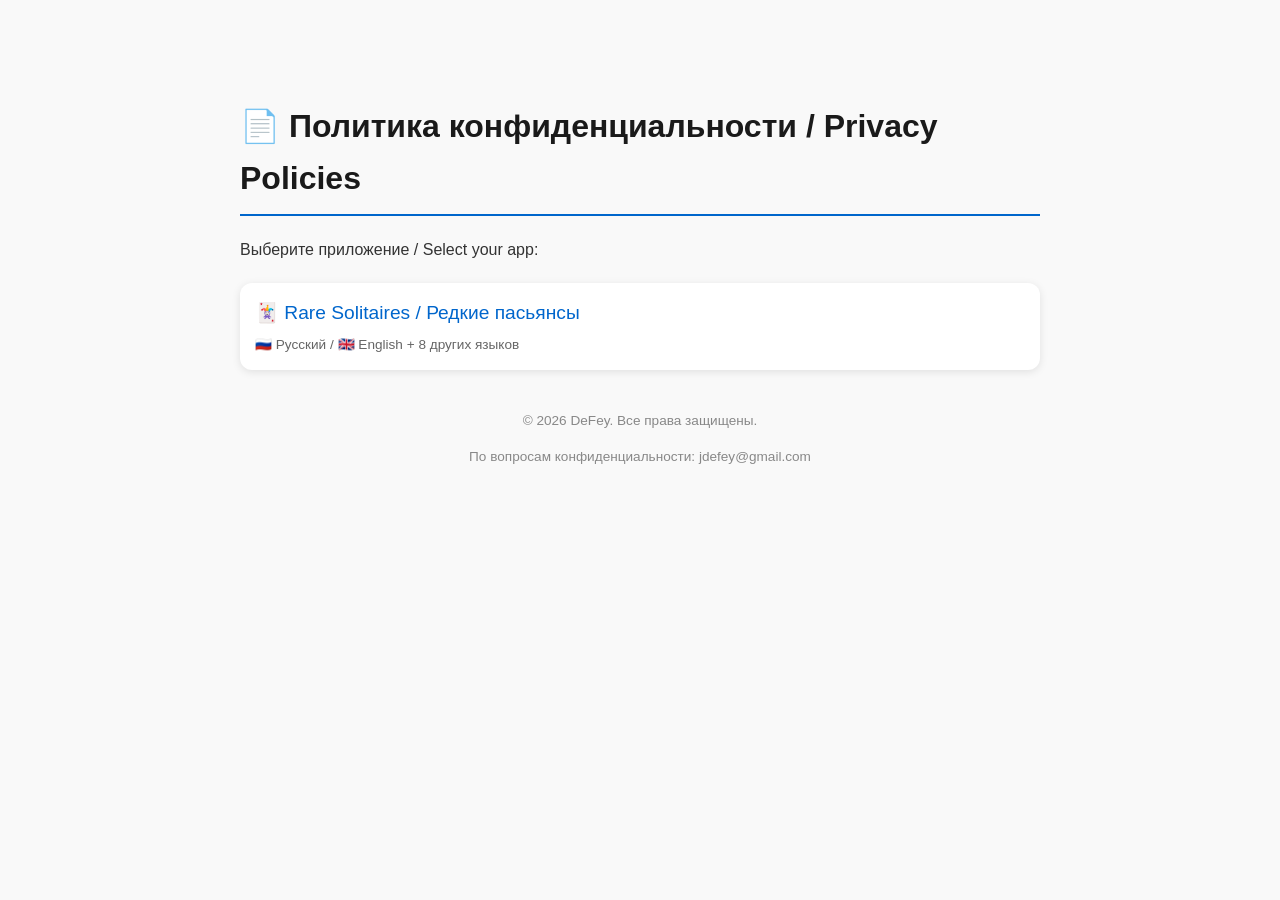
==== index.html @ 491850d2 "Add files via upload" ====
<!DOCTYPE html>
<html lang="ru">
<head>
    <meta charset="UTF-8">
    <meta name="viewport" content="width=device-width, initial-scale=1.0">
    <title>Privacy Policies — DeFey Apps</title>
    <style>
        body {
            font-family: -apple-system, BlinkMacSystemFont, 'Segoe UI', Roboto, sans-serif;
            max-width: 800px;
            margin: 60px auto;
            padding: 20px;
            line-height: 1.6;
            color: #333;
            background: #f9f9f9;
        }
        h1 {
            color: #1a1a1a;
            border-bottom: 2px solid #0066cc;
            padding-bottom: 10px;
        }
        ul {
            list-style: none;
            padding: 0;
        }
        li {
            margin: 20px 0;
            padding: 15px;
            background: white;
            border-radius: 12px;
            box-shadow: 0 2px 8px rgba(0,0,0,0.1);
            transition: transform 0.2s;
        }
        li:hover {
            transform: translateX(5px);
        }
        a {
            text-decoration: none;
            font-size: 1.2em;
            font-weight: 500;
            color: #0066cc;
        }
        a:hover {
            text-decoration: underline;
        }
        .lang {
            font-size: 0.85em;
            color: #666;
            margin-top: 5px;
        }
        .footer {
            margin-top: 40px;
            text-align: center;
            color: #888;
            font-size: 0.85em;
        }
        @media (prefers-color-scheme: dark) {
            body { background: #1a1a1a; color: #ddd; }
            h1 { color: #fff; }
            li { background: #2d2d2d; }
            a { color: #66ccff; }
        }
    </style>
</head>
<body>
    <h1>📄 Политика конфиденциальности / Privacy Policies</h1>
    <p>Выберите приложение / Select your app:</p>
    
    <ul>
        <li>
            <a href="rare_solitaire_privacy_policy.html">🃏 Rare Solitaires / Редкие пасьянсы</a>
            <div class="lang">🇷🇺 Русский / 🇬🇧 English + 8 других языков</div>
        </li>
        <!-- Добавляйте новые игры сюда по мере появления -->
        <!--
        <li>
            <a href="new-game.html">🎮 New Game / Новая игра</a>
            <div class="lang">🇷🇺 Русский / 🇬🇧 English</div>
        </li>
        -->
    </ul>
    
    <div class="footer">
        <p>© 2026 DeFey. Все права защищены.</p>
        <p>По вопросам конфиденциальности: jdefey@gmail.com</p>
    </div>
</body>
</html>
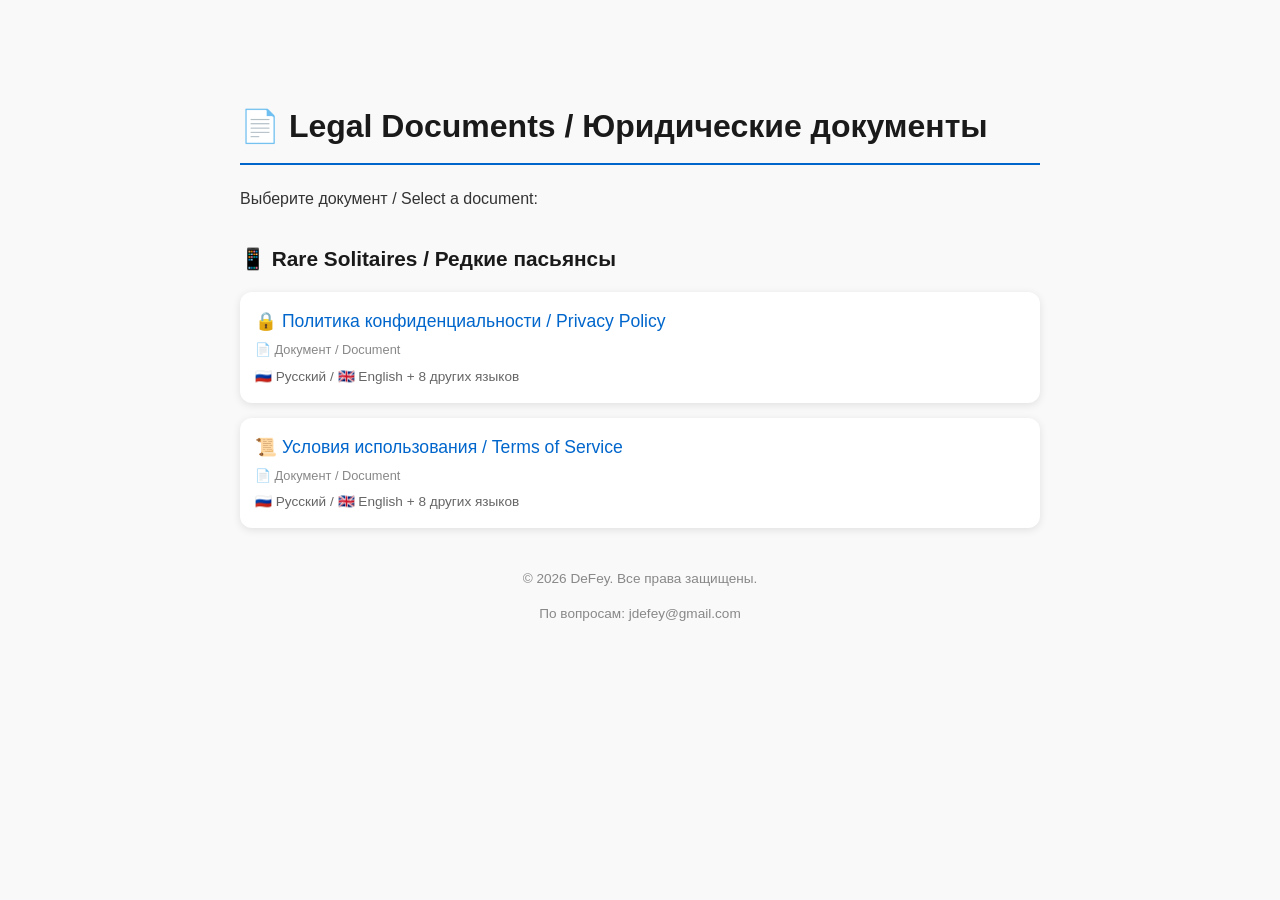
==== commit b362efb6: "Update index.html" ====
--- a/index.html
+++ b/index.html
@@ -3,7 +3,7 @@
 <head>
     <meta charset="UTF-8">
     <meta name="viewport" content="width=device-width, initial-scale=1.0">
-    <title>Privacy Policies — DeFey Apps</title>
+    <title>Legal — DeFey Apps</title>
     <style>
         body {
             font-family: -apple-system, BlinkMacSystemFont, 'Segoe UI', Roboto, sans-serif;
@@ -19,12 +19,17 @@
             border-bottom: 2px solid #0066cc;
             padding-bottom: 10px;
         }
+        h2 {
+            color: #1a1a1a;
+            margin-top: 30px;
+            font-size: 1.3em;
+        }
         ul {
             list-style: none;
             padding: 0;
         }
         li {
-            margin: 20px 0;
+            margin: 15px 0;
             padding: 15px;
             background: white;
             border-radius: 12px;
@@ -36,12 +41,17 @@
         }
         a {
             text-decoration: none;
-            font-size: 1.2em;
+            font-size: 1.1em;
             font-weight: 500;
             color: #0066cc;
         }
         a:hover {
             text-decoration: underline;
+        }
+        .doc-type {
+            font-size: 0.8em;
+            color: #888;
+            margin-top: 5px;
         }
         .lang {
             font-size: 0.85em;
@@ -56,33 +66,49 @@
         }
         @media (prefers-color-scheme: dark) {
             body { background: #1a1a1a; color: #ddd; }
-            h1 { color: #fff; }
+            h1, h2 { color: #fff; }
             li { background: #2d2d2d; }
             a { color: #66ccff; }
+            .doc-type { color: #aaa; }
         }
     </style>
 </head>
 <body>
-    <h1>📄 Политика конфиденциальности / Privacy Policies</h1>
-    <p>Выберите приложение / Select your app:</p>
+    <h1>📄 Legal Documents / Юридические документы</h1>
+    <p>Выберите документ / Select a document:</p>
     
+    <h2>📱 Rare Solitaires / Редкие пасьянсы</h2>
     <ul>
         <li>
-            <a href="rare_solitaire_privacy_policy.html">🃏 Rare Solitaires / Редкие пасьянсы</a>
+            <a href="rare_solitaire_privacy_policy.html">🔒 Политика конфиденциальности / Privacy Policy</a>
+            <div class="doc-type">📄 Документ / Document</div>
             <div class="lang">🇷🇺 Русский / 🇬🇧 English + 8 других языков</div>
         </li>
-        <!-- Добавляйте новые игры сюда по мере появления -->
-        <!--
         <li>
-            <a href="new-game.html">🎮 New Game / Новая игра</a>
+            <a href="rare_solitaires_terms_of_service.html">📜 Условия использования / Terms of Service</a>
+            <div class="doc-type">📄 Документ / Document</div>
+            <div class="lang">🇷🇺 Русский / 🇬🇧 English + 8 других языков</div>
+        </li>
+    </ul>
+    
+    <!-- Добавляйте новые игры сюда по мере появления -->
+    <!--
+    <h2>🎮 New Game / Новая игра</h2>
+    <ul>
+        <li>
+            <a href="new_game_privacy_policy.html">🔒 Политика конденфициальности / Privacy Policy</a>
             <div class="lang">🇷🇺 Русский / 🇬🇧 English</div>
         </li>
-        -->
+        <li>
+            <a href="new_game_terms_of_service.html">📜 Условия использования / Terms of Service</a>
+            <div class="lang">🇷🇺 Русский / 🇬🇧 English</div>
+        </li>
     </ul>
+    -->
     
     <div class="footer">
         <p>© 2026 DeFey. Все права защищены.</p>
-        <p>По вопросам конфиденциальности: jdefey@gmail.com</p>
+        <p>По вопросам: jdefey@gmail.com</p>
     </div>
 </body>
-</html>+</html>
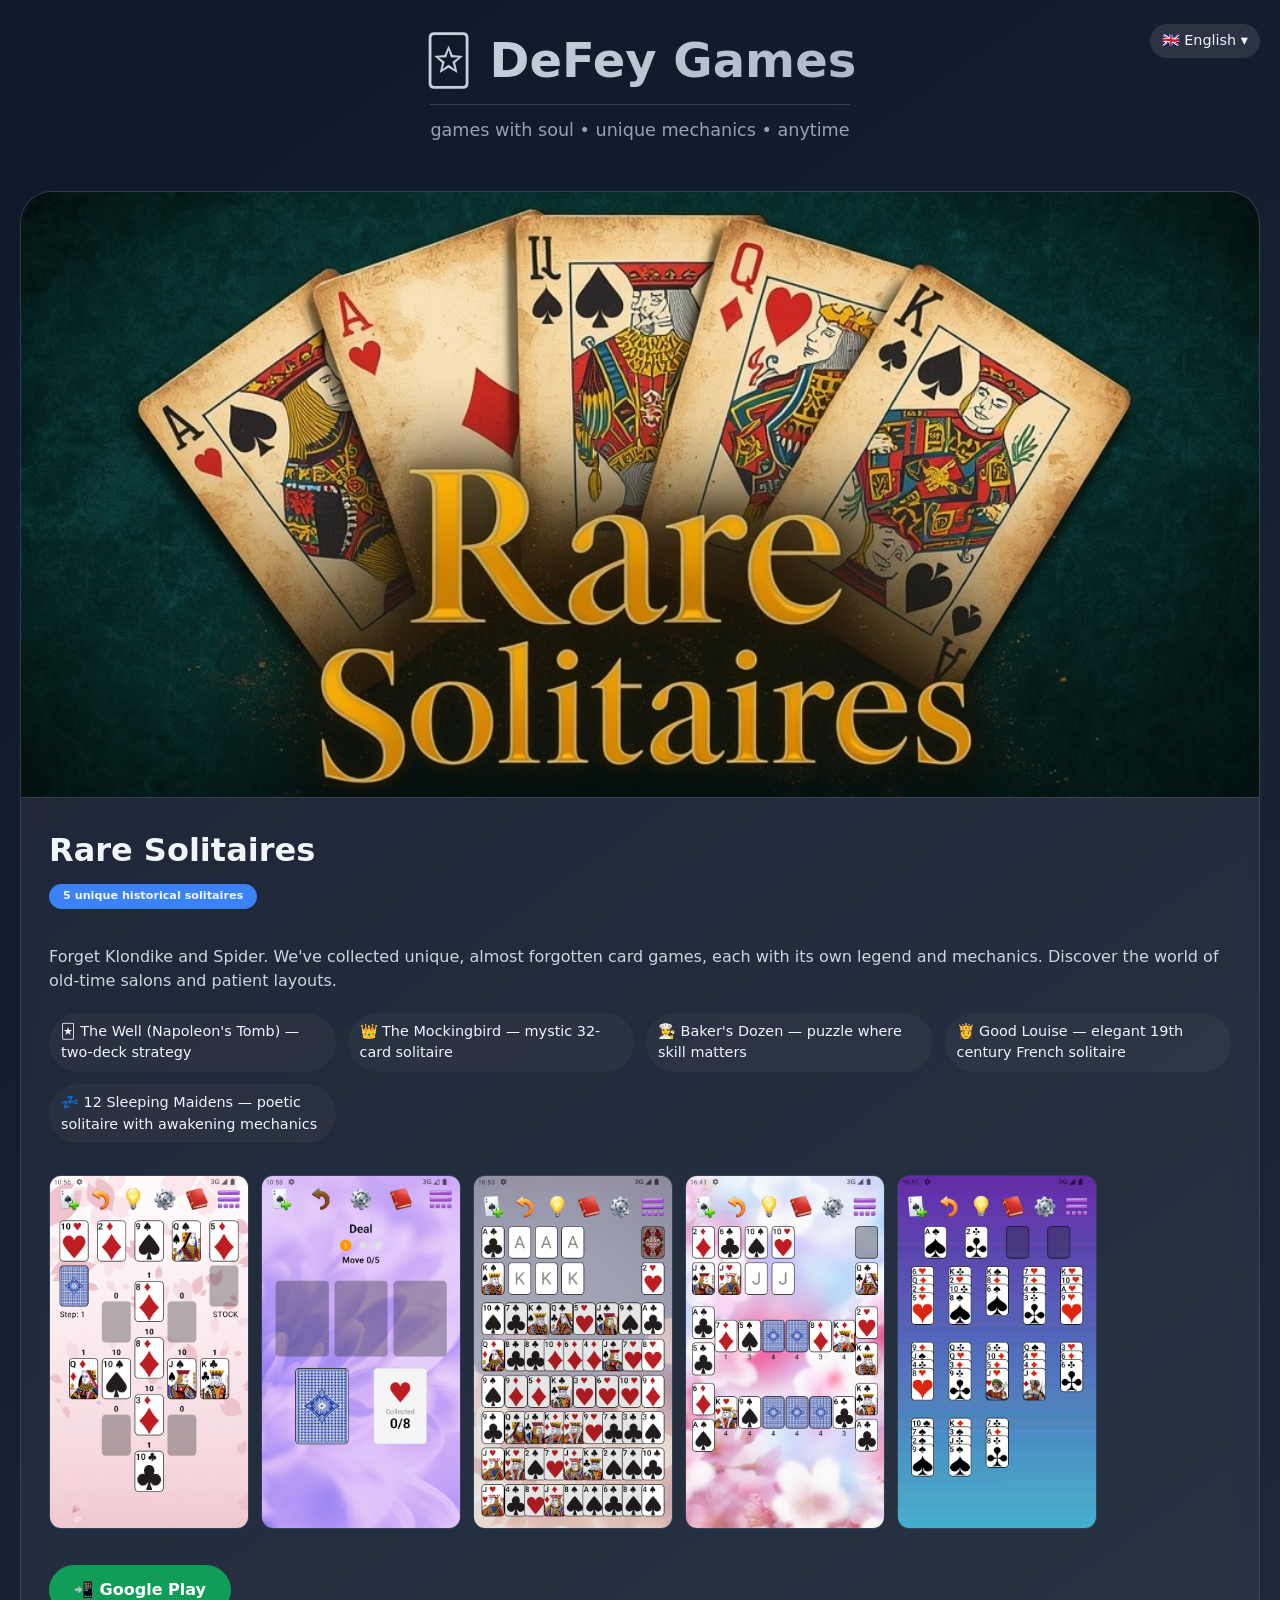
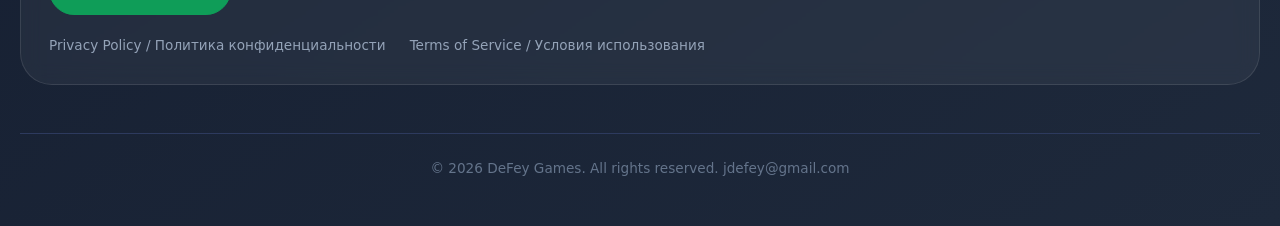
==== commit cdeda7ec: "Update index.html" ====
--- a/index.html
+++ b/index.html
@@ -1,114 +1,41 @@
 <!DOCTYPE html>
-<html lang="ru">
+<html lang="en">
 <head>
     <meta charset="UTF-8">
-    <meta name="viewport" content="width=device-width, initial-scale=1.0">
-    <title>Legal — DeFey Apps</title>
-    <style>
-        body {
-            font-family: -apple-system, BlinkMacSystemFont, 'Segoe UI', Roboto, sans-serif;
-            max-width: 800px;
-            margin: 60px auto;
-            padding: 20px;
-            line-height: 1.6;
-            color: #333;
-            background: #f9f9f9;
-        }
-        h1 {
-            color: #1a1a1a;
-            border-bottom: 2px solid #0066cc;
-            padding-bottom: 10px;
-        }
-        h2 {
-            color: #1a1a1a;
-            margin-top: 30px;
-            font-size: 1.3em;
-        }
-        ul {
-            list-style: none;
-            padding: 0;
-        }
-        li {
-            margin: 15px 0;
-            padding: 15px;
-            background: white;
-            border-radius: 12px;
-            box-shadow: 0 2px 8px rgba(0,0,0,0.1);
-            transition: transform 0.2s;
-        }
-        li:hover {
-            transform: translateX(5px);
-        }
-        a {
-            text-decoration: none;
-            font-size: 1.1em;
-            font-weight: 500;
-            color: #0066cc;
-        }
-        a:hover {
-            text-decoration: underline;
-        }
-        .doc-type {
-            font-size: 0.8em;
-            color: #888;
-            margin-top: 5px;
-        }
-        .lang {
-            font-size: 0.85em;
-            color: #666;
-            margin-top: 5px;
-        }
-        .footer {
-            margin-top: 40px;
-            text-align: center;
-            color: #888;
-            font-size: 0.85em;
-        }
-        @media (prefers-color-scheme: dark) {
-            body { background: #1a1a1a; color: #ddd; }
-            h1, h2 { color: #fff; }
-            li { background: #2d2d2d; }
-            a { color: #66ccff; }
-            .doc-type { color: #aaa; }
-        }
-    </style>
+    <meta name="viewport" content="width=device-width, initial-scale=1.0, viewport-fit=cover">
+    <title>DeFey Games — игры с душой</title>
+    <meta name="description" content="DeFey Games создаёт уникальные игры с душой. Начните с коллекции исторических пасьянсов.">
+    <link rel="stylesheet" href="style.css">
 </head>
 <body>
-    <h1>📄 Legal Documents / Юридические документы</h1>
-    <p>Выберите документ / Select a document:</p>
-    
-    <h2>📱 Rare Solitaires / Редкие пасьянсы</h2>
-    <ul>
-        <li>
-            <a href="rare_solitaire_privacy_policy.html">🔒 Политика конфиденциальности / Privacy Policy</a>
-            <div class="doc-type">📄 Документ / Document</div>
-            <div class="lang">🇷🇺 Русский / 🇬🇧 English + 8 других языков</div>
-        </li>
-        <li>
-            <a href="rare_solitaires_terms_of_service.html">📜 Условия использования / Terms of Service</a>
-            <div class="doc-type">📄 Документ / Document</div>
-            <div class="lang">🇷🇺 Русский / 🇬🇧 English + 8 других языков</div>
-        </li>
-    </ul>
-    
-    <!-- Добавляйте новые игры сюда по мере появления -->
-    <!--
-    <h2>🎮 New Game / Новая игра</h2>
-    <ul>
-        <li>
-            <a href="new_game_privacy_policy.html">🔒 Политика конденфициальности / Privacy Policy</a>
-            <div class="lang">🇷🇺 Русский / 🇬🇧 English</div>
-        </li>
-        <li>
-            <a href="new_game_terms_of_service.html">📜 Условия использования / Terms of Service</a>
-            <div class="lang">🇷🇺 Русский / 🇬🇧 English</div>
-        </li>
-    </ul>
-    -->
-    
-    <div class="footer">
-        <p>© 2026 DeFey. Все права защищены.</p>
-        <p>По вопросам: jdefey@gmail.com</p>
+
+<div class="container">
+    <!-- Шапка с переключателем языков -->
+    <div class="header">
+        <div class="lang-selector">
+            <div class="selected-lang" id="langSelected">
+                <span id="currentLangFlag">🇬🇧</span> <span id="currentLangName">English</span> ▾
+            </div>
+            <ul class="lang-dropdown" id="langDropdown">
+                <li data-lang="en" data-flag="🇬🇧">English</li>
+                <li data-lang="ru" data-flag="🇷🇺">Русский</li>
+                <!-- остальные 8 языков добавим позже -->
+            </ul>
+        </div>
+        <div class="logo">
+            🃟 DeFey Games
+        </div>
+        <div class="tagline" data-i18n="tagline">игры с душой • уникальные механики • в любое время</div>
     </div>
+
+    <!-- Сюда будут загружаться карточки игр -->
+    <div id="gamesContainer"></div>
+
+    <footer>
+        <p data-i18n="copyright">© 2026 DeFey Games. All rights reserved. jdefey@gmail.com</p>
+    </footer>
+</div>
+
+<script src="script.js"></script>
 </body>
 </html>
--- a/style.css
+++ b/style.css
@@ -0,0 +1,242 @@
+* {
+    margin: 0;
+    padding: 0;
+    box-sizing: border-box;
+}
+
+body {
+    font-family: system-ui, -apple-system, 'Segoe UI', Roboto, sans-serif;
+    background: linear-gradient(145deg, #0F172A 0%, #1E293B 100%);
+    color: #F1F5F9;
+    line-height: 1.5;
+}
+
+.container {
+    max-width: 1280px;
+    margin: 0 auto;
+    padding: 24px 20px 48px;
+}
+
+/* Header */
+.header {
+    text-align: center;
+    margin-bottom: 48px;
+    position: relative;
+}
+
+.lang-selector {
+    position: absolute;
+    top: 0;
+    right: 0;
+}
+
+.selected-lang {
+    background: rgba(255,255,255,0.1);
+    padding: 6px 12px;
+    border-radius: 30px;
+    cursor: pointer;
+    font-size: 0.9rem;
+    backdrop-filter: blur(4px);
+}
+
+.lang-dropdown {
+    position: absolute;
+    right: 0;
+    top: 40px;
+    background: #1E293B;
+    border-radius: 16px;
+    list-style: none;
+    padding: 8px 0;
+    margin: 0;
+    width: 140px;
+    display: none;
+    box-shadow: 0 8px 20px rgba(0,0,0,0.3);
+    z-index: 100;
+}
+
+.lang-dropdown li {
+    padding: 8px 16px;
+    cursor: pointer;
+    transition: background 0.2s;
+}
+
+.lang-dropdown li:hover {
+    background: #334155;
+}
+
+.lang-dropdown.open {
+    display: block;
+}
+
+.logo {
+    font-size: 3rem;
+    font-weight: 800;
+    background: linear-gradient(135deg, #E2E8F0 0%, #94A3B8 100%);
+    -webkit-background-clip: text;
+    background-clip: text;
+    color: transparent;
+}
+
+.tagline {
+    font-size: 1.1rem;
+    color: #94A3B8;
+    border-top: 1px solid #334155;
+    display: inline-block;
+    padding-top: 12px;
+    margin-top: 8px;
+}
+
+/* Game card */
+.game-card {
+    background: rgba(255, 255, 255, 0.05);
+    backdrop-filter: blur(10px);
+    border-radius: 2rem;
+    border: 1px solid rgba(255, 255, 255, 0.1);
+    overflow: hidden;
+    margin-bottom: 48px;
+    transition: transform 0.2s;
+}
+
+.game-card:hover {
+    transform: translateY(-4px);
+    border-color: rgba(255, 255, 255, 0.2);
+}
+
+.cover {
+    width: 100%;
+    height: auto;
+    display: block;
+    border-bottom: 1px solid rgba(255,255,255,0.1);
+}
+
+.card-content {
+    padding: 28px;
+}
+
+.game-title {
+    font-size: 2rem;
+    font-weight: 700;
+    margin-bottom: 8px;
+}
+
+.game-subtitle {
+    color: #94A3B8;
+    margin-bottom: 16px;
+    font-size: 0.9rem;
+}
+
+.badge {
+    display: inline-block;
+    background: #3B82F6;
+    padding: 4px 14px;
+    border-radius: 40px;
+    font-size: 0.7rem;
+    font-weight: 600;
+    margin-bottom: 20px;
+}
+
+.description {
+    margin: 16px 0;
+    color: #CBD5E1;
+}
+
+.feature-list {
+    list-style: none;
+    margin: 20px 0;
+    display: grid;
+    grid-template-columns: repeat(auto-fill, minmax(240px, 1fr));
+    gap: 12px;
+}
+
+.feature-list li {
+    background: rgba(255,255,255,0.03);
+    padding: 8px 12px;
+    border-radius: 40px;
+    font-size: 0.9rem;
+}
+
+/* Карусель */
+.carousel {
+    margin: 24px 0;
+    position: relative;
+    overflow: hidden;
+    border-radius: 1rem;
+}
+
+.carousel-track {
+    display: flex;
+    overflow-x: auto;
+    scroll-snap-type: x mandatory;
+    gap: 12px;
+    padding: 8px 0;
+    scrollbar-width: thin;
+}
+
+.carousel-track img {
+    width: 200px;
+    flex-shrink: 0;
+    scroll-snap-align: start;
+    border-radius: 12px;
+    border: 1px solid #334155;
+    background: #0F172A;
+}
+
+/* Кнопки магазинов */
+.store-buttons {
+    display: flex;
+    flex-wrap: wrap;
+    gap: 16px;
+    margin: 28px 0 20px;
+}
+
+.btn {
+    display: inline-flex;
+    align-items: center;
+    gap: 10px;
+    padding: 12px 24px;
+    border-radius: 50px;
+    font-weight: 600;
+    text-decoration: none;
+    transition: all 0.2s;
+    background: #2D3A5E;
+    color: white;
+    border: 1px solid #475569;
+}
+
+.btn-google { background: #0F9D58; border-color: #0F9D58; }
+.btn-rustore { background: #0057FF; border-color: #0057FF; }
+.btn-huawei { background: #FF6600; border-color: #FF6600; }
+.btn:hover { transform: scale(1.02); filter: brightness(1.05); }
+
+.legal-links {
+    display: flex;
+    gap: 24px;
+    margin-top: 16px;
+}
+
+.legal-links a {
+    color: #94A3B8;
+    text-decoration: none;
+    font-size: 0.85rem;
+}
+
+.legal-links a:hover {
+    color: #60A5FA;
+    text-decoration: underline;
+}
+
+footer {
+    text-align: center;
+    margin-top: 48px;
+    padding-top: 24px;
+    border-top: 1px solid #2D3A5E;
+    font-size: 0.85rem;
+    color: #64748B;
+}
+
+@media (max-width: 780px) {
+    .store-buttons { justify-content: center; }
+    .lang-selector { position: relative; text-align: right; margin-bottom: 16px; }
+    .header { display: flex; flex-direction: column; align-items: flex-end; }
+    .logo, .tagline { width: 100%; text-align: center; }
+}
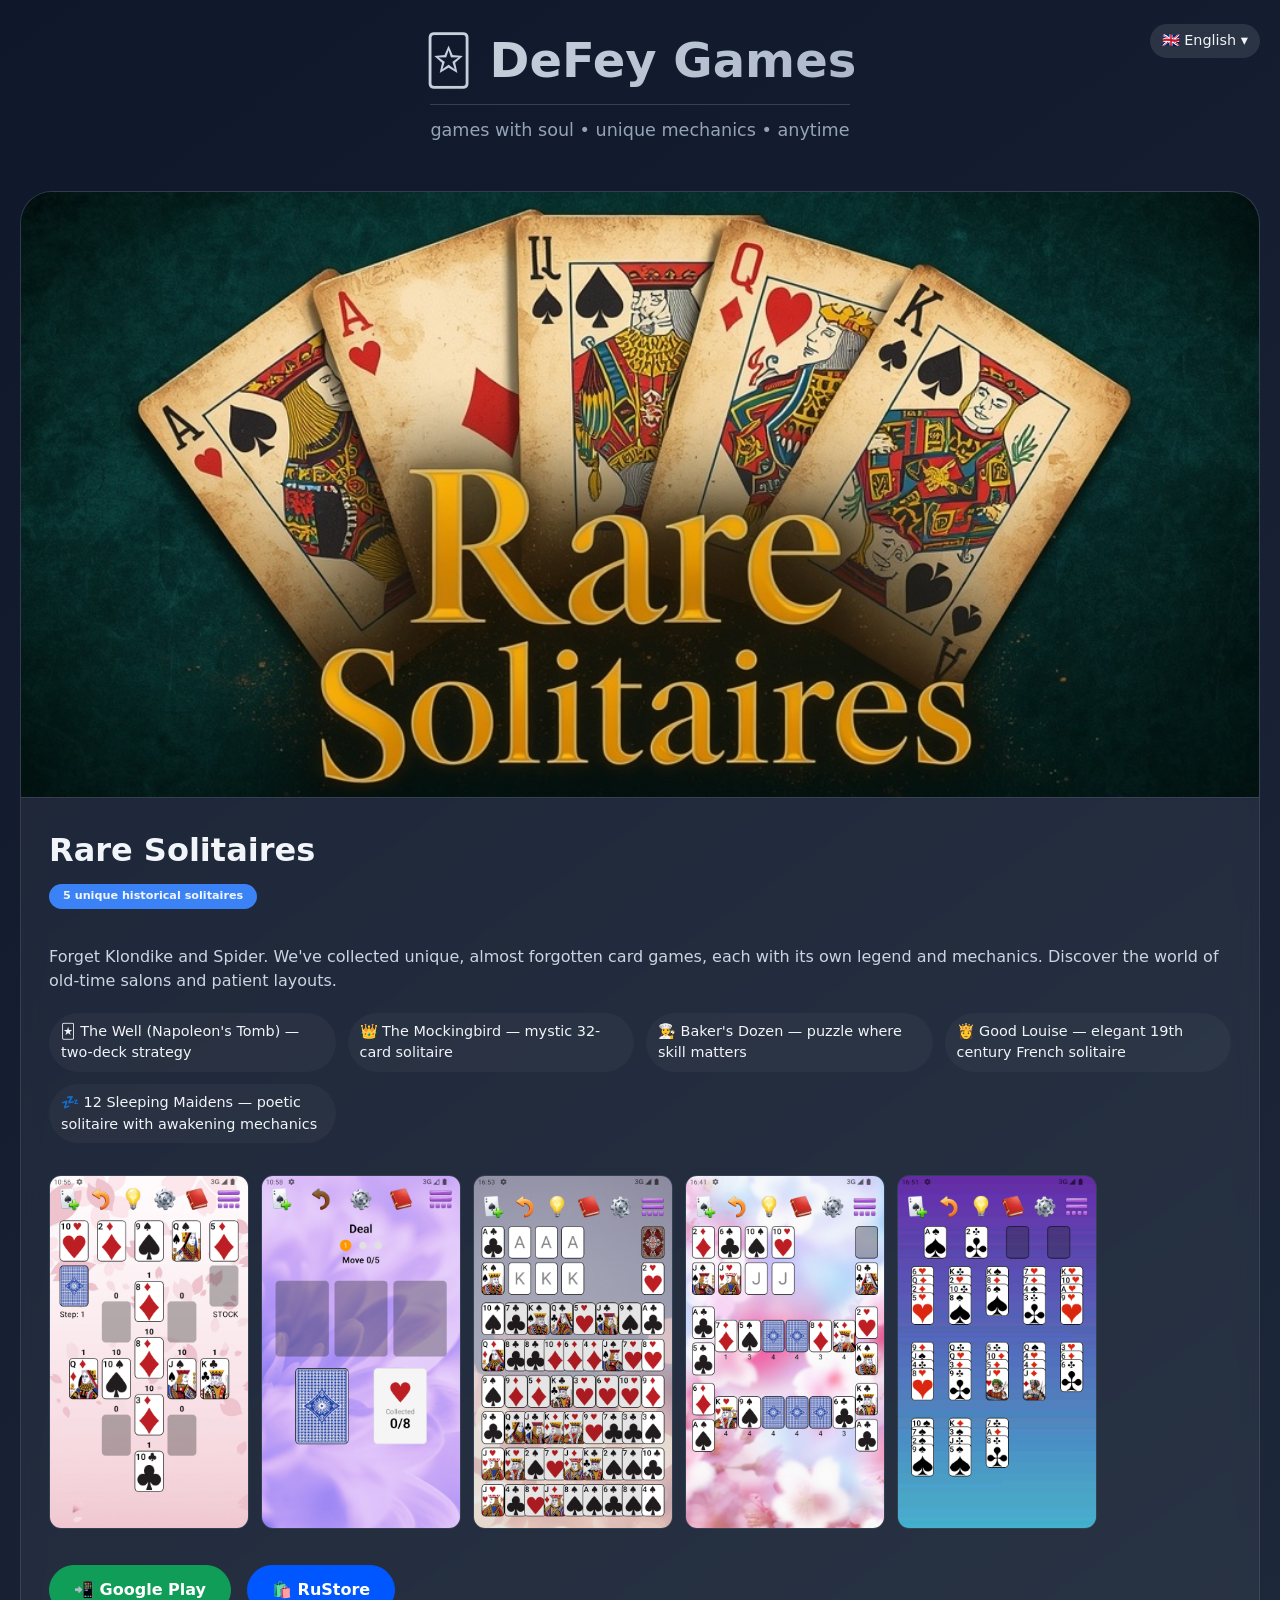
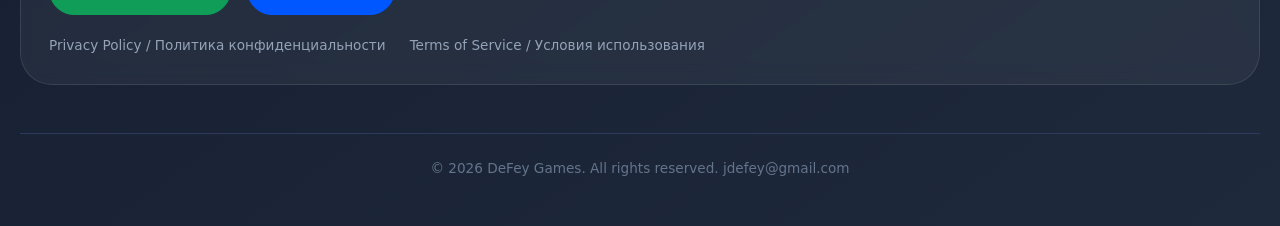
==== commit d00e1099: "Update index.html" ====
--- a/index.html
+++ b/index.html
@@ -3,14 +3,13 @@
 <head>
     <meta charset="UTF-8">
     <meta name="viewport" content="width=device-width, initial-scale=1.0, viewport-fit=cover">
-    <title>DeFey Games — игры с душой</title>
-    <meta name="description" content="DeFey Games создаёт уникальные игры с душой. Начните с коллекции исторических пасьянсов.">
+    <title>DeFey Games — games with soul</title>
+    <meta name="description" content="DeFey Games creates unique games with soul. Start with Rare Solitaires — a collection of historical solitaires.">
     <link rel="stylesheet" href="style.css">
 </head>
 <body>
 
 <div class="container">
-    <!-- Шапка с переключателем языков -->
     <div class="header">
         <div class="lang-selector">
             <div class="selected-lang" id="langSelected">
@@ -19,16 +18,20 @@
             <ul class="lang-dropdown" id="langDropdown">
                 <li data-lang="en" data-flag="🇬🇧">English</li>
                 <li data-lang="ru" data-flag="🇷🇺">Русский</li>
-                <!-- остальные 8 языков добавим позже -->
+                <li data-lang="de" data-flag="🇩🇪">Deutsch</li>
+                <li data-lang="fr" data-flag="🇫🇷">Français</li>
+                <li data-lang="es" data-flag="🇪🇸">Español</li>
+                <li data-lang="pt" data-flag="🇵🇹">Português</li>
+                <li data-lang="ja" data-flag="🇯🇵">日本語</li>
+                <li data-lang="ko" data-flag="🇰🇷">한국어</li>
+                <li data-lang="zh" data-flag="🇨🇳">中文</li>
+                <li data-lang="it" data-flag="🇮🇹">Italiano</li>
             </ul>
         </div>
-        <div class="logo">
-            🃟 DeFey Games
-        </div>
-        <div class="tagline" data-i18n="tagline">игры с душой • уникальные механики • в любое время</div>
+        <div class="logo">🃟 DeFey Games</div>
+        <div class="tagline" data-i18n="tagline">games with soul • unique mechanics • anytime</div>
     </div>
 
-    <!-- Сюда будут загружаться карточки игр -->
     <div id="gamesContainer"></div>
 
     <footer>
